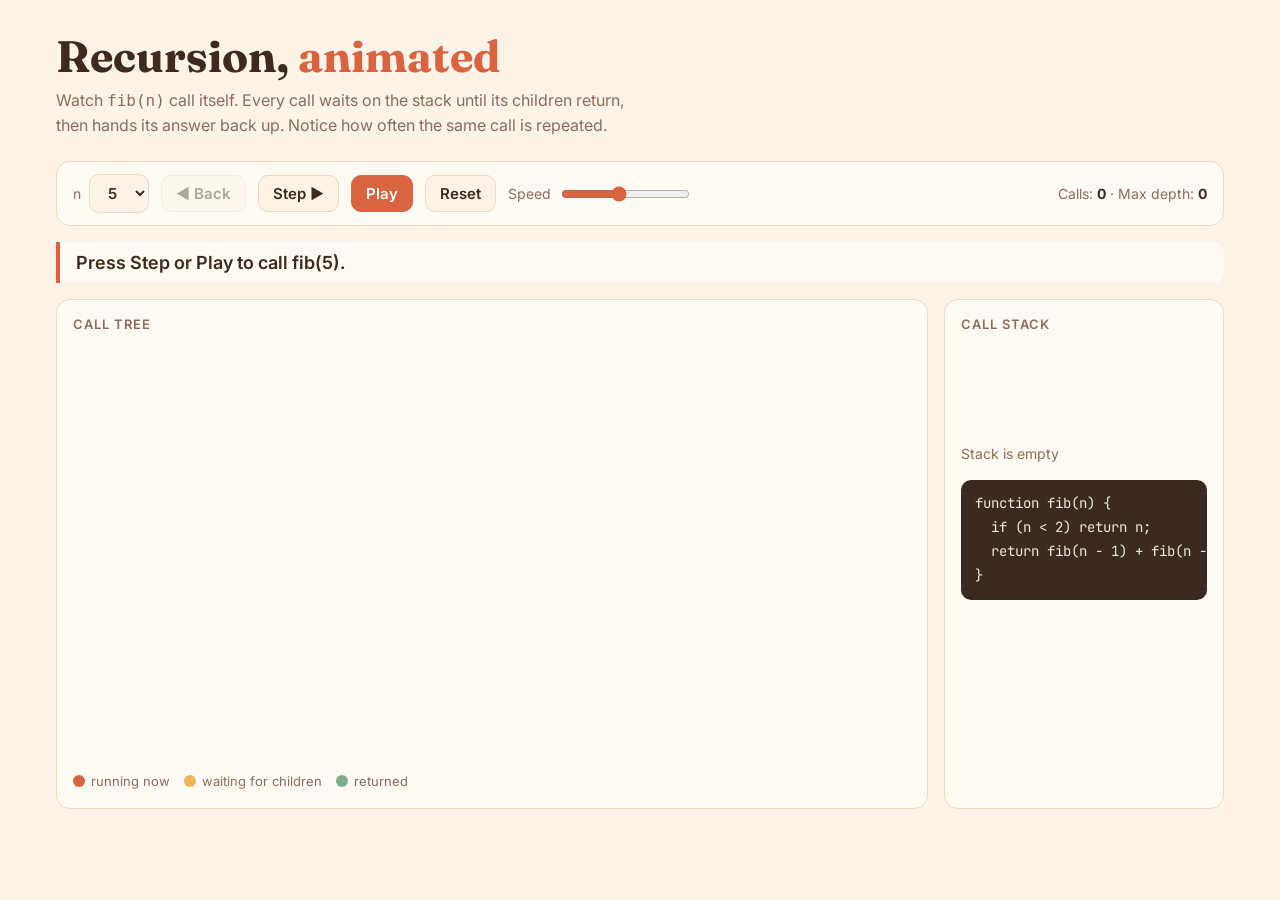
==== index.html @ f3a35903 "Add animated recursion visualizer (fib call tree + call stack) Co-Authored-By: Claude Opus 5.5 <nore" ====
<!doctype html>
<html lang="en">
<head>
<meta charset="utf-8">
<meta name="viewport" content="width=device-width, initial-scale=1">
<title>Recursion, Animated</title>
<link rel="preconnect" href="https://fonts.googleapis.com">
<link href="https://fonts.googleapis.com/css2?family=Fraunces:wght@600;700&family=Inter:wght@400;500;600&family=JetBrains+Mono:wght@400;600&display=swap" rel="stylesheet">
<style>
  :root {
    --bg: #fbf3e8;
    --surface: #fffaf3;
    --border: #ecd9c3;
    --ink: #3d2a20;
    --muted: #8a6d5c;
    --accent: #d9643f;      /* terracotta: active call */
    --wait: #f2b45a;        /* amber: waiting on the stack */
    --done: #7fae8c;        /* sage: returned */
    --edge: #d8bfa6;
    --code-bg: #3a2a22;
    --code-ink: #f6e7d6;
    --code-hl: #6b3a26;
  }
  @media (prefers-color-scheme: dark) {
    :root {
      --bg: #221a16;
      --surface: #2c221d;
      --border: #463529;
      --ink: #f4e6d8;
      --muted: #bfa290;
      --accent: #ee7d55;
      --wait: #e6a64c;
      --done: #8fbf9b;
      --edge: #5c4636;
      --code-bg: #1a1310;
      --code-hl: #5a2f1f;
    }
  }
  * { box-sizing: border-box; }
  body {
    margin: 0;
    background: var(--bg);
    color: var(--ink);
    font: 16px/1.5 Inter, system-ui, sans-serif;
  }
  main { max-width: 1200px; margin: 0 auto; padding: 32px 16px 48px; }
  h1 { font: 700 clamp(28px, 5vw, 44px)/1.1 Fraunces, Georgia, serif; margin: 0 0 8px; }
  h1 span { color: var(--accent); }
  .lede { color: var(--muted); margin: 0 0 24px; max-width: 60ch; }

  .controls {
    display: flex; flex-wrap: wrap; gap: 12px; align-items: center;
    background: var(--surface); border: 1px solid var(--border);
    border-radius: 14px; padding: 12px 16px; margin-bottom: 16px;
  }
  button, select {
    font: 600 15px Inter, sans-serif; color: var(--ink);
    background: var(--bg); border: 1px solid var(--border);
    border-radius: 10px; padding: 8px 14px; cursor: pointer;
  }
  button.primary { background: var(--accent); border-color: var(--accent); color: #fff; }
  button:disabled { opacity: .4; cursor: default; }
  button:focus-visible, select:focus-visible, input:focus-visible { outline: 3px solid var(--wait); outline-offset: 2px; }
  label { display: flex; align-items: center; gap: 8px; color: var(--muted); font-size: 14px; }
  input[type=range] { accent-color: var(--accent); }
  .stats { margin-left: auto; color: var(--muted); font-size: 14px; }
  .stats b { color: var(--ink); }

  .caption {
    font: 600 18px Inter, sans-serif; min-height: 1.6em;
    padding: 10px 16px; margin-bottom: 16px;
    border-left: 4px solid var(--accent); background: var(--surface); border-radius: 0 10px 10px 0;
  }

  .grid { display: grid; grid-template-columns: 1fr 280px; gap: 16px; }
  @media (max-width: 820px) { .grid { grid-template-columns: 1fr; } }
  .panel { background: var(--surface); border: 1px solid var(--border); border-radius: 14px; padding: 16px; min-width: 0; }
  .panel h2 { font: 600 13px Inter, sans-serif; letter-spacing: .08em; text-transform: uppercase; color: var(--muted); margin: 0 0 12px; }

  #tree { width: 100%; height: auto; display: block; }
  .edge { stroke: var(--edge); stroke-width: 2; opacity: 0; transition: opacity .35s; }
  .edge.shown { opacity: 1; }
  .ret-label { font: 600 13px "JetBrains Mono", monospace; fill: var(--done); opacity: 0; transition: opacity .35s; }
  .ret-label.shown { opacity: 1; }
  .node { opacity: 0; transform: scale(.3); transform-box: fill-box; transform-origin: center; transition: opacity .35s, transform .35s cubic-bezier(.3,1.6,.5,1); }
  .node.shown { opacity: 1; transform: scale(1); }
  .node circle { fill: var(--surface); stroke: var(--wait); stroke-width: 3; transition: fill .3s, stroke .3s; }
  .node text { font: 600 13px "JetBrains Mono", monospace; fill: var(--ink); text-anchor: middle; dominant-baseline: central; }
  .node.active circle { fill: var(--accent); stroke: var(--accent); }
  .node.active text { fill: #fff; }
  .node.done circle { fill: var(--done); stroke: var(--done); }
  .node.done text { fill: #fff; }

  .stack { display: flex; flex-direction: column-reverse; gap: 6px; min-height: 120px; }
  .frame {
    font: 600 14px "JetBrains Mono", monospace;
    background: var(--wait); color: #3d2a20; border-radius: 8px; padding: 8px 12px;
    animation: push .3s cubic-bezier(.3,1.6,.5,1);
  }
  .frame.top { background: var(--accent); color: #fff; }
  .stack-empty { color: var(--muted); font-size: 14px; }
  @keyframes push { from { transform: translateY(-16px); opacity: 0; } }

  pre {
    margin: 16px 0 0; padding: 12px 0; border-radius: 10px;
    background: var(--code-bg); color: var(--code-ink);
    font: 14px/1.7 "JetBrains Mono", monospace; overflow-x: auto;
  }
  pre div { padding: 0 14px; transition: background .25s; }
  pre div.hl { background: var(--code-hl); }

  .legend { display: flex; flex-wrap: wrap; gap: 14px; margin-top: 12px; font-size: 13px; color: var(--muted); }
  .legend i { display: inline-block; width: 12px; height: 12px; border-radius: 50%; margin-right: 6px; vertical-align: -1px; }
  @media (prefers-reduced-motion: reduce) { * { transition: none !important; animation: none !important; } }
</style>
</head>
<body>
<main>
  <h1>Recursion, <span>animated</span></h1>
  <p class="lede">Watch <code>fib(n)</code> call itself. Every call waits on the stack until its children return, then hands its answer back up. Notice how often the same call is repeated.</p>

  <div class="controls">
    <label>n <select id="n"></select></label>
    <button id="back" aria-label="Step back">◀ Back</button>
    <button id="step" aria-label="Step forward">Step ▶</button>
    <button id="play" class="primary">Play</button>
    <button id="reset">Reset</button>
    <label>Speed <input id="speed" type="range" min="1" max="10" value="5"></label>
    <div class="stats">Calls: <b id="calls">0</b> · Max depth: <b id="depth">0</b></div>
  </div>

  <div class="caption" id="caption" aria-live="polite"></div>

  <div class="grid">
    <section class="panel">
      <h2>Call tree</h2>
      <svg id="tree" role="img" aria-label="Recursion tree of fib calls"></svg>
      <div class="legend">
        <span><i style="background:var(--accent)"></i>running now</span>
        <span><i style="background:var(--wait)"></i>waiting for children</span>
        <span><i style="background:var(--done)"></i>returned</span>
      </div>
    </section>
    <section class="panel">
      <h2>Call stack</h2>
      <div class="stack" id="stack"></div>
      <pre id="code"><div>function fib(n) {</div><div>  if (n &lt; 2) return n;</div><div>  return fib(n - 1) + fib(n - 2);</div><div>}</div></pre>
    </section>
  </div>
</main>

<script>
const $ = id => document.getElementById(id);
const SVG = 'http://www.w3.org/2000/svg';
const DX = 64, DY = 78, R = 22, PAD = 30;
let nodes, events, step, timer = null;

for (let i = 1; i <= 7; i++) $('n').add(new Option(i, i, i === 5, i === 5));

// Run fib once, recording every call/return as an event to replay.
function trace(n) {
  nodes = []; events = [];
  (function fib(n, parent, depth) {
    const me = { id: nodes.length, n, parent, depth, kids: [] };
    nodes.push(me);
    if (parent) parent.kids.push(me);
    events.push({ t: 'call', node: me });
    me.value = n < 2 ? n : fib(n - 1, me, depth + 1) + fib(n - 2, me, depth + 1);
    events.push({ t: 'ret', node: me });
    return me.value;
  })(n, null, 0);

  // Leaves get consecutive slots; parents sit centred over their children.
  let slot = 0;
  (function place(nd) {
    nd.kids.forEach(place);
    nd.x = nd.kids.length ? (nd.kids[0].x + nd.kids.at(-1).x) / 2 : PAD + R + DX * slot++;
    nd.y = PAD + R + nd.depth * DY;
  })(nodes[0]);
}

function build() {
  const svg = $('tree');
  const maxDepth = Math.max(...nodes.map(d => d.depth));
  const w = Math.max(...nodes.map(d => d.x)) + R + PAD, h = PAD * 2 + R * 2 + maxDepth * DY;
  svg.setAttribute('viewBox', `0 0 ${w} ${h}`);
  svg.style.maxHeight = h + 'px';
  svg.innerHTML = '';
  for (const d of nodes) if (d.parent) {
    d.edge = el('line', { class: 'edge', x1: d.parent.x, y1: d.parent.y, x2: d.x, y2: d.y });
    d.label = el('text', { class: 'ret-label', x: (d.parent.x + d.x) / 2 + (d.x < d.parent.x ? -10 : 10), y: (d.parent.y + d.y) / 2, 'text-anchor': 'middle' });
    d.label.textContent = d.value;
  }
  for (const d of nodes) {
    d.g = el('g', { class: 'node' });
    d.g.append(el('circle', { cx: d.x, cy: d.y, r: R }));
    const t = el('text', { x: d.x, y: d.y });
    t.textContent = d.n;
    d.g.append(t);
    d.title = el('title', {});
    d.g.append(d.title);
  }
  function el(tag, attrs) {
    const e = document.createElementNS(SVG, tag);
    for (const k in attrs) e.setAttribute(k, attrs[k]);
    svg.append(e);
    return e;
  }
}

// Replay events[0..step) from scratch, so Back works for free.
function render() {
  const called = new Set(), returned = new Set(), stack = [];
  let maxDepth = 0;
  for (const e of events.slice(0, step)) {
    if (e.t === 'call') { called.add(e.node); stack.push(e.node); maxDepth = Math.max(maxDepth, stack.length); }
    else { returned.add(e.node); stack.pop(); }
  }
  const top = stack.at(-1);
  for (const d of nodes) {
    d.g.classList.toggle('shown', called.has(d));
    d.g.classList.toggle('active', d === top);
    d.g.classList.toggle('done', returned.has(d));
    d.title.textContent = returned.has(d) ? `fib(${d.n}) = ${d.value}` : `fib(${d.n})`;
    if (d.edge) {
      d.edge.classList.toggle('shown', called.has(d));
      d.label.classList.toggle('shown', returned.has(d));
    }
  }

  const st = $('stack');
  st.innerHTML = stack.length ? '' : '<div class="stack-empty">Stack is empty</div>';
  stack.forEach((d, i) => {
    const f = document.createElement('div');
    f.className = 'frame' + (d === top ? ' top' : '');
    f.textContent = `fib(${d.n})`;
    st.append(f);
  });

  const e = events[step - 1];
  [...$('code').children].forEach((line, i) => line.classList.toggle('hl',
    !!e && i === (e.t === 'call' ? 0 : e.node.n < 2 ? 1 : 2)));

  $('caption').textContent = caption(e);
  $('calls').textContent = called.size;
  $('depth').textContent = maxDepth;
  $('back').disabled = step === 0;
  $('step').disabled = $('play').disabled = step === events.length;
}

function caption(e) {
  if (!e) return `Press Step or Play to call fib(${nodes[0].n}).`;
  const d = e.node, p = d.parent;
  if (e.t === 'call') return p ? `fib(${p.n}) calls fib(${d.n})` + (d.n < 2 ? ' (base case)' : '') : `Start: call fib(${d.n})`;
  const how = d.n < 2 ? `base case, so it returns ${d.value}` : `${d.kids[0].value} + ${d.kids[1].value} = ${d.value}`;
  return p ? `fib(${d.n}): ${how}, returned to fib(${p.n})` : `Done! fib(${d.n}) = ${d.value}, using ${nodes.length} calls.`;
}

function setStep(s) { step = Math.max(0, Math.min(events.length, s)); render(); if (step === events.length) stop(); }
function stop() { clearInterval(timer); timer = null; $('play').textContent = 'Play'; }
function play() {
  if (timer) return stop();
  $('play').textContent = 'Pause';
  timer = setInterval(() => setStep(step + 1), 1600 / $('speed').value);
}
function load() { stop(); trace(+$('n').value); build(); setStep(0); }

$('n').onchange = load;
$('step').onclick = () => { stop(); setStep(step + 1); };
$('back').onclick = () => { stop(); setStep(step - 1); };
$('reset').onclick = () => { stop(); setStep(0); };
$('play').onclick = play;
$('speed').oninput = () => { if (timer) { stop(); play(); } };
document.addEventListener('keydown', e => {
  if (e.target.tagName === 'SELECT' || e.target.tagName === 'INPUT') return;
  if (e.key === 'ArrowRight') { stop(); setStep(step + 1); }
  if (e.key === 'ArrowLeft') { stop(); setStep(step - 1); }
  if (e.key === ' ') { e.preventDefault(); play(); }
});

load();
// self-check: trace matches real fib and every call returns
console.assert(nodes[0].value === [0,1,1,2,3,5,8,13][nodes[0].n] && events.length === nodes.length * 2, 'fib trace broken');
</script>
</body>
</html>
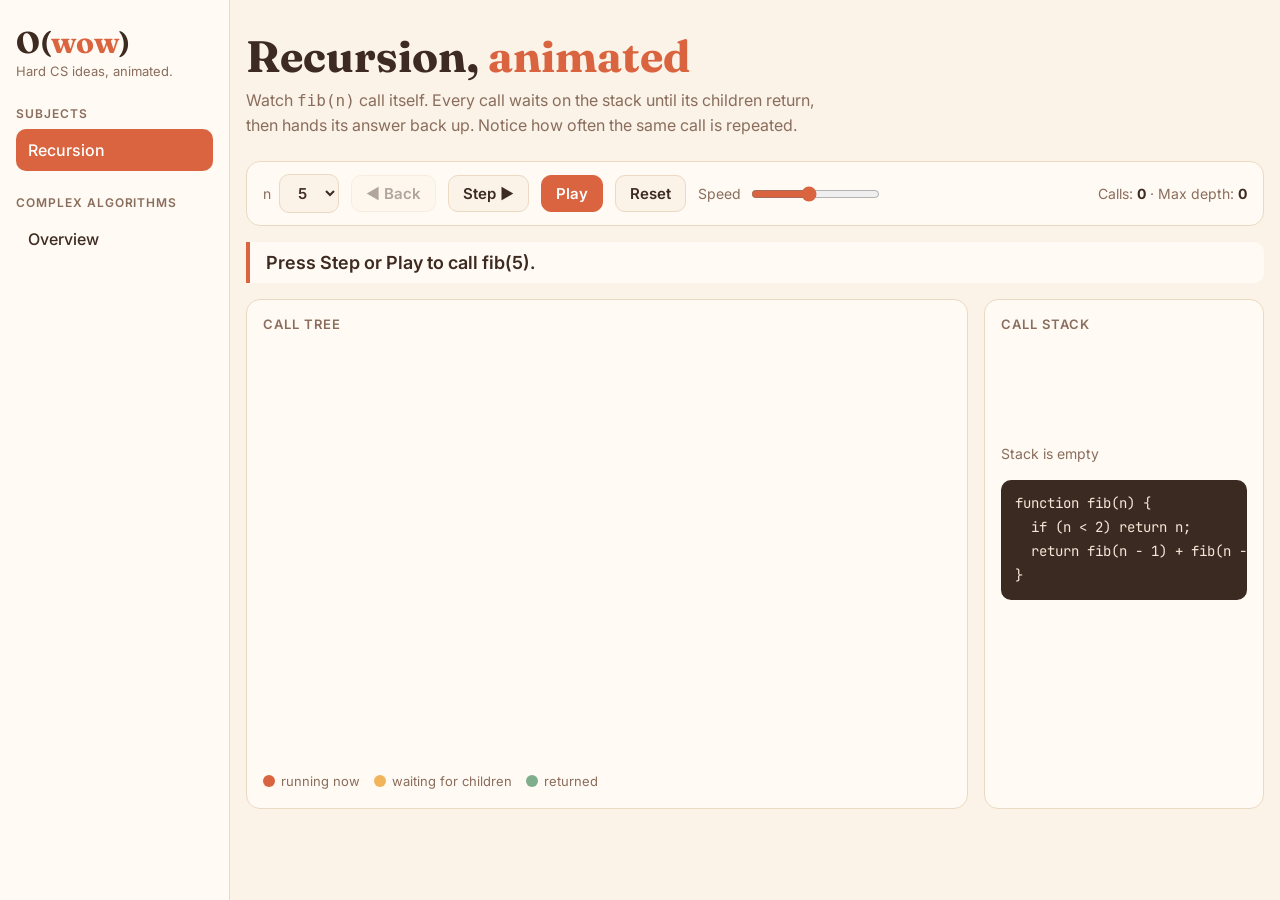
==== commit 6da96d75: "Rename site to O(wow), add side menu and Complex Algorithms section Co-Authored-By: Claude Opus 5.5 " ====
--- a/index.html
+++ b/index.html
@@ -3,119 +3,26 @@
 <head>
 <meta charset="utf-8">
 <meta name="viewport" content="width=device-width, initial-scale=1">
-<title>Recursion, Animated</title>
+<title>O(wow)</title>
 <link rel="preconnect" href="https://fonts.googleapis.com">
 <link href="https://fonts.googleapis.com/css2?family=Fraunces:wght@600;700&family=Inter:wght@400;500;600&family=JetBrains+Mono:wght@400;600&display=swap" rel="stylesheet">
-<style>
-  :root {
-    --bg: #fbf3e8;
-    --surface: #fffaf3;
-    --border: #ecd9c3;
-    --ink: #3d2a20;
-    --muted: #8a6d5c;
-    --accent: #d9643f;      /* terracotta: active call */
-    --wait: #f2b45a;        /* amber: waiting on the stack */
-    --done: #7fae8c;        /* sage: returned */
-    --edge: #d8bfa6;
-    --code-bg: #3a2a22;
-    --code-ink: #f6e7d6;
-    --code-hl: #6b3a26;
-  }
-  @media (prefers-color-scheme: dark) {
-    :root {
-      --bg: #221a16;
-      --surface: #2c221d;
-      --border: #463529;
-      --ink: #f4e6d8;
-      --muted: #bfa290;
-      --accent: #ee7d55;
-      --wait: #e6a64c;
-      --done: #8fbf9b;
-      --edge: #5c4636;
-      --code-bg: #1a1310;
-      --code-hl: #5a2f1f;
-    }
-  }
-  * { box-sizing: border-box; }
-  body {
-    margin: 0;
-    background: var(--bg);
-    color: var(--ink);
-    font: 16px/1.5 Inter, system-ui, sans-serif;
-  }
-  main { max-width: 1200px; margin: 0 auto; padding: 32px 16px 48px; }
-  h1 { font: 700 clamp(28px, 5vw, 44px)/1.1 Fraunces, Georgia, serif; margin: 0 0 8px; }
-  h1 span { color: var(--accent); }
-  .lede { color: var(--muted); margin: 0 0 24px; max-width: 60ch; }
-
-  .controls {
-    display: flex; flex-wrap: wrap; gap: 12px; align-items: center;
-    background: var(--surface); border: 1px solid var(--border);
-    border-radius: 14px; padding: 12px 16px; margin-bottom: 16px;
-  }
-  button, select {
-    font: 600 15px Inter, sans-serif; color: var(--ink);
-    background: var(--bg); border: 1px solid var(--border);
-    border-radius: 10px; padding: 8px 14px; cursor: pointer;
-  }
-  button.primary { background: var(--accent); border-color: var(--accent); color: #fff; }
-  button:disabled { opacity: .4; cursor: default; }
-  button:focus-visible, select:focus-visible, input:focus-visible { outline: 3px solid var(--wait); outline-offset: 2px; }
-  label { display: flex; align-items: center; gap: 8px; color: var(--muted); font-size: 14px; }
-  input[type=range] { accent-color: var(--accent); }
-  .stats { margin-left: auto; color: var(--muted); font-size: 14px; }
-  .stats b { color: var(--ink); }
-
-  .caption {
-    font: 600 18px Inter, sans-serif; min-height: 1.6em;
-    padding: 10px 16px; margin-bottom: 16px;
-    border-left: 4px solid var(--accent); background: var(--surface); border-radius: 0 10px 10px 0;
-  }
-
-  .grid { display: grid; grid-template-columns: 1fr 280px; gap: 16px; }
-  @media (max-width: 820px) { .grid { grid-template-columns: 1fr; } }
-  .panel { background: var(--surface); border: 1px solid var(--border); border-radius: 14px; padding: 16px; min-width: 0; }
-  .panel h2 { font: 600 13px Inter, sans-serif; letter-spacing: .08em; text-transform: uppercase; color: var(--muted); margin: 0 0 12px; }
-
-  #tree { width: 100%; height: auto; display: block; }
-  .edge { stroke: var(--edge); stroke-width: 2; opacity: 0; transition: opacity .35s; }
-  .edge.shown { opacity: 1; }
-  .ret-label { font: 600 13px "JetBrains Mono", monospace; fill: var(--done); opacity: 0; transition: opacity .35s; }
-  .ret-label.shown { opacity: 1; }
-  .node { opacity: 0; transform: scale(.3); transform-box: fill-box; transform-origin: center; transition: opacity .35s, transform .35s cubic-bezier(.3,1.6,.5,1); }
-  .node.shown { opacity: 1; transform: scale(1); }
-  .node circle { fill: var(--surface); stroke: var(--wait); stroke-width: 3; transition: fill .3s, stroke .3s; }
-  .node text { font: 600 13px "JetBrains Mono", monospace; fill: var(--ink); text-anchor: middle; dominant-baseline: central; }
-  .node.active circle { fill: var(--accent); stroke: var(--accent); }
-  .node.active text { fill: #fff; }
-  .node.done circle { fill: var(--done); stroke: var(--done); }
-  .node.done text { fill: #fff; }
-
-  .stack { display: flex; flex-direction: column-reverse; gap: 6px; min-height: 120px; }
-  .frame {
-    font: 600 14px "JetBrains Mono", monospace;
-    background: var(--wait); color: #3d2a20; border-radius: 8px; padding: 8px 12px;
-    animation: push .3s cubic-bezier(.3,1.6,.5,1);
-  }
-  .frame.top { background: var(--accent); color: #fff; }
-  .stack-empty { color: var(--muted); font-size: 14px; }
-  @keyframes push { from { transform: translateY(-16px); opacity: 0; } }
-
-  pre {
-    margin: 16px 0 0; padding: 12px 0; border-radius: 10px;
-    background: var(--code-bg); color: var(--code-ink);
-    font: 14px/1.7 "JetBrains Mono", monospace; overflow-x: auto;
-  }
-  pre div { padding: 0 14px; transition: background .25s; }
-  pre div.hl { background: var(--code-hl); }
-
-  .legend { display: flex; flex-wrap: wrap; gap: 14px; margin-top: 12px; font-size: 13px; color: var(--muted); }
-  .legend i { display: inline-block; width: 12px; height: 12px; border-radius: 50%; margin-right: 6px; vertical-align: -1px; }
-  @media (prefers-reduced-motion: reduce) { * { transition: none !important; animation: none !important; } }
-</style>
+<link rel="stylesheet" href="style.css">
 </head>
 <body>
-<main>
+<div class="layout">
+<nav class="side" aria-label="Subjects">
+  <p class="brand">O(<span>wow</span>)</p>
+  <p class="tagline">Hard CS ideas, animated.</p>
+  <h2>Subjects</h2>
+  <ul>
+    <li><a href="#recursion" aria-current="page">Recursion</a></li>
+  </ul>
+  <h2>Complex Algorithms</h2>
+  <ul>
+    <li><a href="algorithms/">Overview</a></li>
+  </ul>
+</nav>
+<main id="recursion">
   <h1>Recursion, <span>animated</span></h1>
   <p class="lede">Watch <code>fib(n)</code> call itself. Every call waits on the stack until its children return, then hands its answer back up. Notice how often the same call is repeated.</p>
 
@@ -148,6 +55,7 @@
     </section>
   </div>
 </main>
+</div>
 
 <script>
 const $ = id => document.getElementById(id);
--- a/style.css
+++ b/style.css
@@ -0,0 +1,138 @@
+:root {
+  --bg: #fbf3e8;
+  --surface: #fffaf3;
+  --border: #ecd9c3;
+  --ink: #3d2a20;
+  --muted: #8a6d5c;
+  --accent: #d9643f;      /* terracotta: active call */
+  --wait: #f2b45a;        /* amber: waiting on the stack */
+  --done: #7fae8c;        /* sage: returned */
+  --edge: #d8bfa6;
+  --code-bg: #3a2a22;
+  --code-ink: #f6e7d6;
+  --code-hl: #6b3a26;
+}
+@media (prefers-color-scheme: dark) {
+  :root {
+    --bg: #221a16;
+    --surface: #2c221d;
+    --border: #463529;
+    --ink: #f4e6d8;
+    --muted: #bfa290;
+    --accent: #ee7d55;
+    --wait: #e6a64c;
+    --done: #8fbf9b;
+    --edge: #5c4636;
+    --code-bg: #1a1310;
+    --code-hl: #5a2f1f;
+  }
+}
+* { box-sizing: border-box; }
+body {
+  margin: 0;
+  background: var(--bg);
+  color: var(--ink);
+  font: 16px/1.5 Inter, system-ui, sans-serif;
+}
+.layout { display: grid; grid-template-columns: 230px 1fr; min-height: 100vh; }
+.side {
+  position: sticky; top: 0; height: 100vh; overflow-y: auto;
+  background: var(--surface); border-right: 1px solid var(--border); padding: 28px 16px;
+}
+.brand { font: 700 30px/1 Fraunces, Georgia, serif; margin: 0 0 4px; }
+.brand span { color: var(--accent); }
+.tagline { color: var(--muted); font-size: 13px; margin: 0 0 24px; }
+.side h2 { font: 600 12px Inter, sans-serif; letter-spacing: .08em; text-transform: uppercase; color: var(--muted); margin: 0 0 8px; }
+.side ul { list-style: none; margin: 0; padding: 0; display: flex; flex-direction: column; gap: 4px; }
+.side a {
+  display: flex; justify-content: space-between; align-items: center;
+  padding: 9px 12px; border-radius: 10px; color: var(--ink); text-decoration: none; font-weight: 500;
+}
+.side a:hover { background: var(--bg); }
+.side a[aria-current] { background: var(--accent); color: #fff; }
+@media (max-width: 820px) {
+  .layout { grid-template-columns: 1fr; }
+  .side { position: static; height: auto; border-right: 0; border-bottom: 1px solid var(--border); padding: 16px; }
+  .tagline { margin-bottom: 12px; }
+  .side ul { flex-direction: row; overflow-x: auto; }
+  .side li { flex: none; }
+}
+main { max-width: 1200px; width: 100%; margin: 0 auto; padding: 32px 16px 48px; min-width: 0; }
+h1 { font: 700 clamp(28px, 5vw, 44px)/1.1 Fraunces, Georgia, serif; margin: 0 0 8px; }
+h1 span { color: var(--accent); }
+.lede { color: var(--muted); margin: 0 0 24px; max-width: 60ch; }
+
+.controls {
+  display: flex; flex-wrap: wrap; gap: 12px; align-items: center;
+  background: var(--surface); border: 1px solid var(--border);
+  border-radius: 14px; padding: 12px 16px; margin-bottom: 16px;
+}
+button, select {
+  font: 600 15px Inter, sans-serif; color: var(--ink);
+  background: var(--bg); border: 1px solid var(--border);
+  border-radius: 10px; padding: 8px 14px; cursor: pointer;
+}
+button.primary { background: var(--accent); border-color: var(--accent); color: #fff; }
+button:disabled { opacity: .4; cursor: default; }
+button:focus-visible, select:focus-visible, input:focus-visible { outline: 3px solid var(--wait); outline-offset: 2px; }
+label { display: flex; align-items: center; gap: 8px; color: var(--muted); font-size: 14px; }
+input[type=range] { accent-color: var(--accent); }
+.stats { margin-left: auto; color: var(--muted); font-size: 14px; }
+.stats b { color: var(--ink); }
+
+.caption {
+  font: 600 18px Inter, sans-serif; min-height: 1.6em;
+  padding: 10px 16px; margin-bottom: 16px;
+  border-left: 4px solid var(--accent); background: var(--surface); border-radius: 0 10px 10px 0;
+}
+
+.grid { display: grid; grid-template-columns: 1fr 280px; gap: 16px; }
+@media (max-width: 820px) { .grid { grid-template-columns: 1fr; } }
+.panel { background: var(--surface); border: 1px solid var(--border); border-radius: 14px; padding: 16px; min-width: 0; }
+.panel h2 { font: 600 13px Inter, sans-serif; letter-spacing: .08em; text-transform: uppercase; color: var(--muted); margin: 0 0 12px; }
+
+#tree { width: 100%; height: auto; display: block; }
+.edge { stroke: var(--edge); stroke-width: 2; opacity: 0; transition: opacity .35s; }
+.edge.shown { opacity: 1; }
+.ret-label { font: 600 13px "JetBrains Mono", monospace; fill: var(--done); opacity: 0; transition: opacity .35s; }
+.ret-label.shown { opacity: 1; }
+.node { opacity: 0; transform: scale(.3); transform-box: fill-box; transform-origin: center; transition: opacity .35s, transform .35s cubic-bezier(.3,1.6,.5,1); }
+.node.shown { opacity: 1; transform: scale(1); }
+.node circle { fill: var(--surface); stroke: var(--wait); stroke-width: 3; transition: fill .3s, stroke .3s; }
+.node text { font: 600 13px "JetBrains Mono", monospace; fill: var(--ink); text-anchor: middle; dominant-baseline: central; }
+.node.active circle { fill: var(--accent); stroke: var(--accent); }
+.node.active text { fill: #fff; }
+.node.done circle { fill: var(--done); stroke: var(--done); }
+.node.done text { fill: #fff; }
+
+.stack { display: flex; flex-direction: column-reverse; gap: 6px; min-height: 120px; }
+.frame {
+  font: 600 14px "JetBrains Mono", monospace;
+  background: var(--wait); color: #3d2a20; border-radius: 8px; padding: 8px 12px;
+  animation: push .3s cubic-bezier(.3,1.6,.5,1);
+}
+.frame.top { background: var(--accent); color: #fff; }
+.stack-empty { color: var(--muted); font-size: 14px; }
+@keyframes push { from { transform: translateY(-16px); opacity: 0; } }
+
+pre {
+  margin: 16px 0 0; padding: 12px 0; border-radius: 10px;
+  background: var(--code-bg); color: var(--code-ink);
+  font: 14px/1.7 "JetBrains Mono", monospace; overflow-x: auto;
+}
+pre div { padding: 0 14px; transition: background .25s; }
+pre div.hl { background: var(--code-hl); }
+
+.legend { display: flex; flex-wrap: wrap; gap: 14px; margin-top: 12px; font-size: 13px; color: var(--muted); }
+.legend i { display: inline-block; width: 12px; height: 12px; border-radius: 50%; margin-right: 6px; vertical-align: -1px; }
+@media (prefers-reduced-motion: reduce) { * { transition: none !important; animation: none !important; } }
+
+.side ul + h2 { margin-top: 24px; }
+@media (max-width: 820px) { .side ul + h2 { margin-top: 12px; } }
+
+.features { display: grid; grid-template-columns: repeat(auto-fill, minmax(230px, 1fr)); gap: 12px; padding: 0; margin: 0 0 24px; list-style: none; counter-reset: f; }
+.features li { background: var(--surface); border: 1px solid var(--border); border-radius: 14px; padding: 14px 16px; counter-increment: f; }
+.features li::before { content: counter(f); display: inline-grid; place-items: center; width: 26px; height: 26px; margin-right: 8px; border-radius: 50%; background: var(--accent); color: #fff; font-weight: 600; font-size: 13px; }
+.features b { display: block; margin: 8px 0 2px; }
+.features span { color: var(--muted); font-size: 14px; }
+.empty { border: 2px dashed var(--border); border-radius: 14px; padding: 24px; text-align: center; color: var(--muted); }
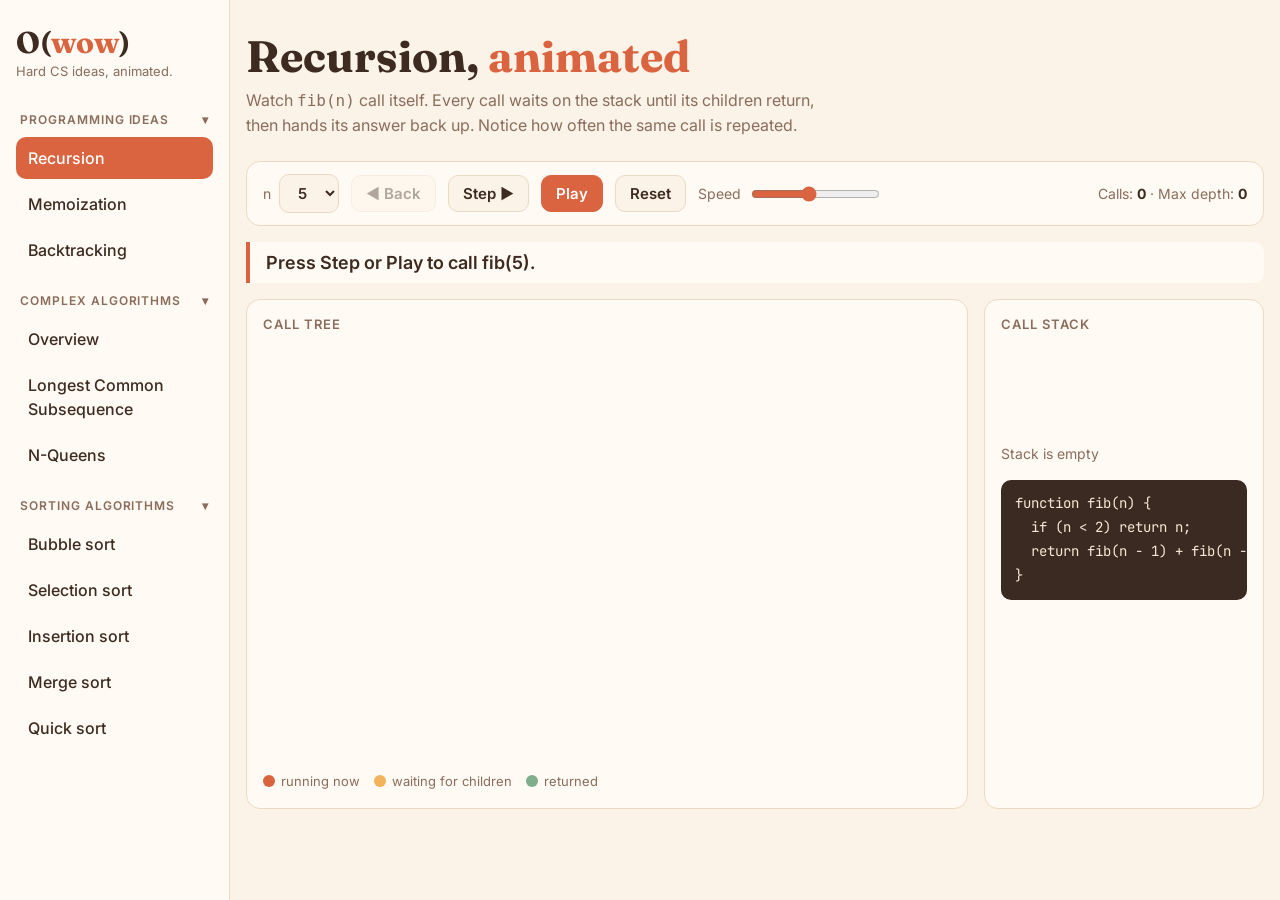
==== commit 1536ad3b: "Add LCS, N-Queens, sorting, memoization and backtracking pages Shared step player with predict mode," ====
--- a/index.html
+++ b/index.html
@@ -10,18 +10,8 @@
 </head>
 <body>
 <div class="layout">
-<nav class="side" aria-label="Subjects">
-  <p class="brand">O(<span>wow</span>)</p>
-  <p class="tagline">Hard CS ideas, animated.</p>
-  <h2>Subjects</h2>
-  <ul>
-    <li><a href="#recursion" aria-current="page">Recursion</a></li>
-  </ul>
-  <h2>Complex Algorithms</h2>
-  <ul>
-    <li><a href="algorithms/">Overview</a></li>
-  </ul>
-</nav>
+<nav class="side" aria-label="Subjects"></nav>
+<script src="nav.js"></script>
 <main id="recursion">
   <h1>Recursion, <span>animated</span></h1>
   <p class="lede">Watch <code>fib(n)</code> call itself. Every call waits on the stack until its children return, then hands its answer back up. Notice how often the same call is repeated.</p>
--- a/style.css
+++ b/style.css
@@ -42,7 +42,14 @@
 .brand { font: 700 30px/1 Fraunces, Georgia, serif; margin: 0 0 4px; }
 .brand span { color: var(--accent); }
 .tagline { color: var(--muted); font-size: 13px; margin: 0 0 24px; }
-.side h2 { font: 600 12px Inter, sans-serif; letter-spacing: .08em; text-transform: uppercase; color: var(--muted); margin: 0 0 8px; }
+.side summary { font: 600 12px Inter, sans-serif; letter-spacing: .08em; text-transform: uppercase; color: var(--muted);
+  padding: 6px 4px; margin-bottom: 4px; cursor: pointer; list-style: none; display: flex; justify-content: space-between; border-radius: 8px; }
+.side summary::-webkit-details-marker { display: none; }
+.side summary::after { content: '▾'; transition: transform .2s; }
+.side details:not([open]) summary::after { transform: rotate(-90deg); }
+.side summary:hover { color: var(--ink); }
+.side summary:focus-visible { outline: 3px solid var(--wait); }
+.side details + details { margin-top: 16px; }
 .side ul { list-style: none; margin: 0; padding: 0; display: flex; flex-direction: column; gap: 4px; }
 .side a {
   display: flex; justify-content: space-between; align-items: center;
@@ -127,12 +134,139 @@
 .legend i { display: inline-block; width: 12px; height: 12px; border-radius: 50%; margin-right: 6px; vertical-align: -1px; }
 @media (prefers-reduced-motion: reduce) { * { transition: none !important; animation: none !important; } }
 
-.side ul + h2 { margin-top: 24px; }
-@media (max-width: 820px) { .side ul + h2 { margin-top: 12px; } }
+@media (max-width: 820px) { .side details + details { margin-top: 8px; } }
 
 .features { display: grid; grid-template-columns: repeat(auto-fill, minmax(230px, 1fr)); gap: 12px; padding: 0; margin: 0 0 24px; list-style: none; counter-reset: f; }
 .features li { background: var(--surface); border: 1px solid var(--border); border-radius: 14px; padding: 14px 16px; counter-increment: f; }
 .features li::before { content: counter(f); display: inline-grid; place-items: center; width: 26px; height: 26px; margin-right: 8px; border-radius: 50%; background: var(--accent); color: #fff; font-weight: 600; font-size: 13px; }
 .features b { display: block; margin: 8px 0 2px; }
 .features span { color: var(--muted); font-size: 14px; }
-.empty { border: 2px dashed var(--border); border-radius: 14px; padding: 24px; text-align: center; color: var(--muted); }
+
+/* ---------- Algorithm pages (algorithms/player.js) ---------- */
+:root { --bad: #c8463d; }
+@media (prefers-color-scheme: dark) { :root { --bad: #e86a5f; } }
+.section { font: 600 13px Inter, sans-serif; letter-spacing: .08em; text-transform: uppercase; color: var(--muted); margin: 0 0 12px; }
+.algo-card { display: block; max-width: 520px; background: var(--surface); border: 1px solid var(--border); border-left: 4px solid var(--accent); border-radius: 14px; padding: 16px; color: var(--ink); text-decoration: none; transition: transform .2s; }
+.algo-card:hover { transform: translateY(-2px); }
+.algo-card b { display: block; font-size: 18px; margin-bottom: 4px; }
+.algo-card span { color: var(--muted); font-size: 14px; }
+
+.problem { background: var(--surface); border: 1px solid var(--border); border-radius: 14px; padding: 16px 20px; margin: 16px 0; }
+.problem h2 { font: 600 13px Inter, sans-serif; letter-spacing: .08em; text-transform: uppercase; color: var(--muted); margin-bottom: 6px; }
+.problem p { margin: 0; max-width: 75ch; }
+input.text { font: 600 16px "JetBrains Mono", monospace; color: var(--ink); background: var(--bg); border: 1px solid var(--border); border-radius: 10px; padding: 7px 10px; width: 8.5em; text-transform: uppercase; }
+.toggle { cursor: pointer; color: var(--ink); }
+.toggle input { accent-color: var(--accent); width: 16px; height: 16px; }
+
+.ask { background: var(--surface); border: 2px solid var(--wait); border-radius: 14px; padding: 12px 16px; margin-bottom: 16px; animation: push .3s; }
+.ask .options { display: flex; flex-wrap: wrap; gap: 8px; margin-top: 10px; }
+.verdict { display: block; margin-bottom: 4px; }
+.verdict.right { color: var(--done); }
+.verdict.wrong { color: var(--bad); }
+.state { display: grid; grid-template-columns: auto 1fr; gap: 4px 12px; margin: 0 0 20px; font: 14px "JetBrains Mono", monospace; }
+.state dt { color: var(--muted); }
+.state dd { margin: 0; font-weight: 600; }
+.panel pre.code { margin-top: 0; font-size: 13px; }
+
+.scroll { overflow: auto; max-height: 70vh; }
+.strings { display: flex; flex-direction: column; gap: 6px; margin-bottom: 14px; }
+.strings .row { display: flex; align-items: center; gap: 4px; }
+.strings .row b { width: 24px; color: var(--muted); }
+.ch { display: inline-grid; place-items: center; width: 30px; height: 34px; border-radius: 8px; background: var(--bg); border: 1px solid var(--border); font: 600 16px "JetBrains Mono", monospace; transition: background .3s, color .3s, transform .3s; }
+.ch.cur { border-color: var(--accent); border-width: 2px; }
+.ch.take { background: var(--done); border-color: var(--done); color: #fff; transform: translateY(-3px); }
+
+table.dp { border-collapse: separate; border-spacing: 4px; font: 600 15px "JetBrains Mono", monospace; }
+.dp th, .dp td { width: 40px; height: 40px; text-align: center; border-radius: 8px; transition: background .3s, color .3s, box-shadow .3s; }
+.dp th { color: var(--muted); }
+.dp th.match { background: var(--done); color: #fff; }
+.dp th.miss { background: var(--wait); color: #3d2a20; }
+.dp td { background: var(--bg); border: 1px solid var(--border); }
+.dp td.path { background: var(--wait); color: #3d2a20; }
+.dp td.take { background: var(--done); color: #fff; }
+.dp td.dep { box-shadow: inset 0 0 0 2px var(--wait); }
+.dp td.used { box-shadow: inset 0 0 0 3px var(--accent); }
+.dp td.cur { background: var(--accent); color: #fff; animation: push .3s; }
+
+.rec-tree .node text { font-size: 11px; }
+.node.repeat circle { stroke: var(--bad); }
+.node.repeat.done circle, .node.repeat.active circle { fill: var(--bad); stroke: var(--bad); }
+.versus { display: flex; gap: 16px; flex-wrap: wrap; }
+.versus div { flex: 1; min-width: 160px; background: var(--bg); border-radius: 14px; padding: 20px; text-align: center; color: var(--muted); }
+.versus b { display: block; font: 700 44px Fraunces, serif; color: var(--ink); }
+.versus small { display: block; color: var(--bad); }
+.viz .legend { margin: 0 0 10px; }
+.algo-card + .algo-card { margin-top: 12px; }
+
+/* N-Queens */
+.nq { display: flex; flex-wrap: wrap; gap: 20px; align-items: flex-start; }
+.board { display: grid; grid-template-columns: repeat(var(--n), 1fr); width: min(100%, 420px); aspect-ratio: 1; border-radius: 10px; overflow: hidden; border: 2px solid var(--border); flex: none; }
+.sq { display: grid; place-items: center; background: #f6e3c8; color: #3d2a20; font-size: clamp(16px, calc(300px / var(--n)), 34px); line-height: 1; position: relative; transition: background .3s; }
+.sq.dark { background: #d9b48f; }
+.sq.hit { background: #eea08f; }
+.sq.hit.dark { background: #dc8170; }
+.sq.queen { color: #3d2a20; }
+.sq.new { animation: drop .4s cubic-bezier(.3,1.6,.5,1); box-shadow: inset 0 0 0 3px var(--accent); }
+.sq.removed { color: var(--bad); animation: lift .6s forwards; }
+.sq.dead { box-shadow: inset 0 0 0 3px var(--bad); animation: shake .4s; }
+.sq.solved.queen { background: var(--done); color: #fff; }
+@keyframes drop { from { transform: translateY(-30px); opacity: 0; } }
+@keyframes lift { to { transform: translateY(-20px); opacity: 0; } }
+@keyframes shake { 25% { transform: translateX(-3px); } 75% { transform: translateX(3px); } }
+.tree-box { flex: 1; min-width: 240px; }
+.tree-box .legend { margin: 0 0 8px; }
+.nq-tree .node text { font-size: 10px; }
+.nq-tree .node:not(.active):not(.pruned) circle { stroke: var(--wait); }
+.nq-tree .node.pruned circle { fill: var(--border); stroke: var(--muted); }
+.nq-tree .node.pruned { opacity: .55; }
+.nq-tree .node.active circle { fill: var(--accent); stroke: var(--accent); }
+.nq-tree .node.active text { fill: #fff; }
+.nq-tree .node.stuck circle { stroke: var(--bad); stroke-width: 4; }
+.nq-tree .edge.on { stroke: var(--accent); stroke-width: 3; }
+.gallery { margin-top: 16px; }
+.minis { display: grid; grid-template-columns: repeat(auto-fill, minmax(84px, 1fr)); gap: 10px; }
+.mini { display: grid; grid-template: repeat(var(--n), 1fr) / repeat(var(--n), 1fr); aspect-ratio: 1; border-radius: 6px; overflow: hidden;
+  background: repeating-conic-gradient(#d9b48f 0 25%, #f6e3c8 0 50%) 0 0 / calc(200% / var(--n)) calc(200% / var(--n)); }
+.mini i { background: var(--accent); border-radius: 50%; margin: 18%; }
+
+/* Sorting */
+input.text.wide { width: min(22em, 70vw); text-transform: none; font-size: 14px; }
+#vals-hint { color: var(--muted); }
+.bars { position: relative; height: 300px; border-bottom: 2px solid var(--border); }
+.bar { position: absolute; left: 0; bottom: 0; width: calc(100% / var(--n)); padding: 0 3px; background: var(--wait); background-clip: content-box;
+  border-radius: 8px 8px 0 0; display: flex; align-items: flex-end; justify-content: center;
+  transition: transform .45s cubic-bezier(.4,0,.2,1), background-color .25s, opacity .25s; }
+.bar span { font: 600 13px "JetBrains Mono", monospace; color: #3d2a20; padding-bottom: 4px; }
+.bar.cmp { background-color: #f6d27a; box-shadow: inset 0 0 0 3px var(--accent); }
+.bar.swap { background-color: var(--accent); }
+.bar.pivot { background-color: #9c5d7f; }
+.bar.left { background-color: #f3c58b; }
+.bar.right { background-color: #c99ab3; }
+.bar.done { background-color: var(--done); }
+.bar.swap span, .bar.pivot span, .bar.done span { color: #fff; }
+.bar.dim { opacity: .3; }
+.legend .sw-cmp { background: #f6d27a; } .legend .sw-swap { background: var(--accent); }
+.legend .sw-pivot { background: #9c5d7f; } .legend .sw-done { background: var(--done); }
+.hint { color: var(--muted); text-align: center; padding-top: 120px; }
+
+/* Programming ideas: maze + memo */
+.problem a { color: var(--accent); }
+.hint-inline { color: var(--muted); }
+.maze { display: grid; grid-template-columns: repeat(var(--s), 1fr); width: min(100%, 540px); aspect-ratio: 1; gap: 1px; margin-top: 8px; cursor: pointer; }
+.maze .m { background: var(--bg); border-radius: 3px; display: grid; place-items: center; font: 700 12px Inter, sans-serif; color: var(--muted); transition: background .25s; }
+.maze .m:hover { outline: 2px solid var(--wait); }
+.maze .wall { background: #6b4a3a; }
+.maze .path { background: var(--wait); color: #3d2a20; }
+.maze .dead { background: var(--border); }
+.maze .win { background: var(--done); color: #fff; }
+.maze .cur { background: var(--accent); color: #fff; animation: push .3s; }
+.maze .cur:empty::after { content: ''; width: 45%; height: 45%; border-radius: 50%; background: #fff; }
+.memo-row { display: flex; flex-wrap: wrap; gap: 6px; margin-bottom: 14px; }
+.memo-cell { display: flex; flex-direction: column; align-items: center; min-width: 54px; padding: 6px 8px; border-radius: 10px; background: var(--bg); border: 1px solid var(--border); transition: background .3s, transform .3s; }
+.memo-cell small { color: var(--muted); font: 11px "JetBrains Mono", monospace; }
+.memo-cell b { font: 700 18px "JetBrains Mono", monospace; min-height: 1.3em; }
+.memo-cell.full { background: color-mix(in srgb, var(--done) 25%, var(--bg)); border-color: var(--done); }
+.memo-cell.flash { transform: scale(1.12); box-shadow: 0 0 0 3px var(--accent); }
+.node.hit circle { stroke: var(--done); stroke-dasharray: 4 3; }
+.node.hit.done circle, .node.hit.active circle { fill: var(--done); stroke: var(--done); }
+.legend .sw-hit { background: var(--done); outline: 2px dashed var(--done); outline-offset: 1px; }
